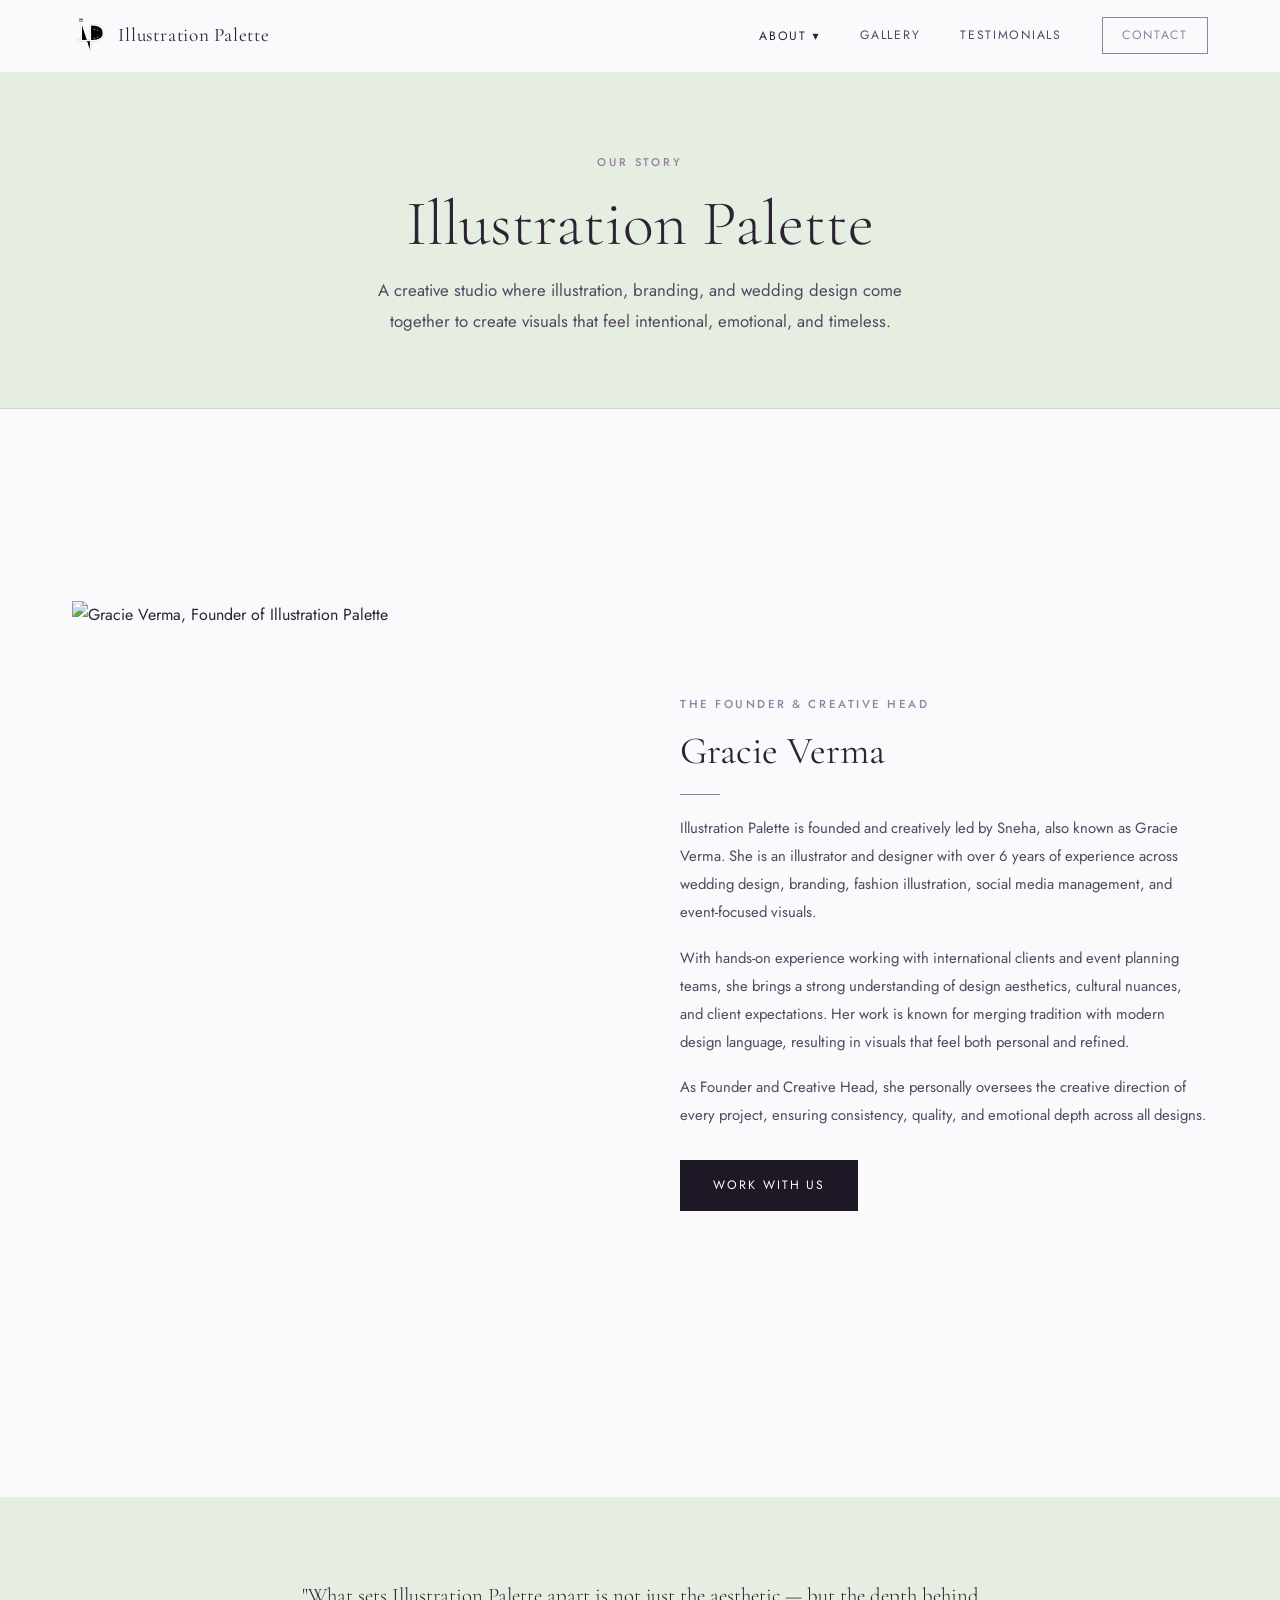
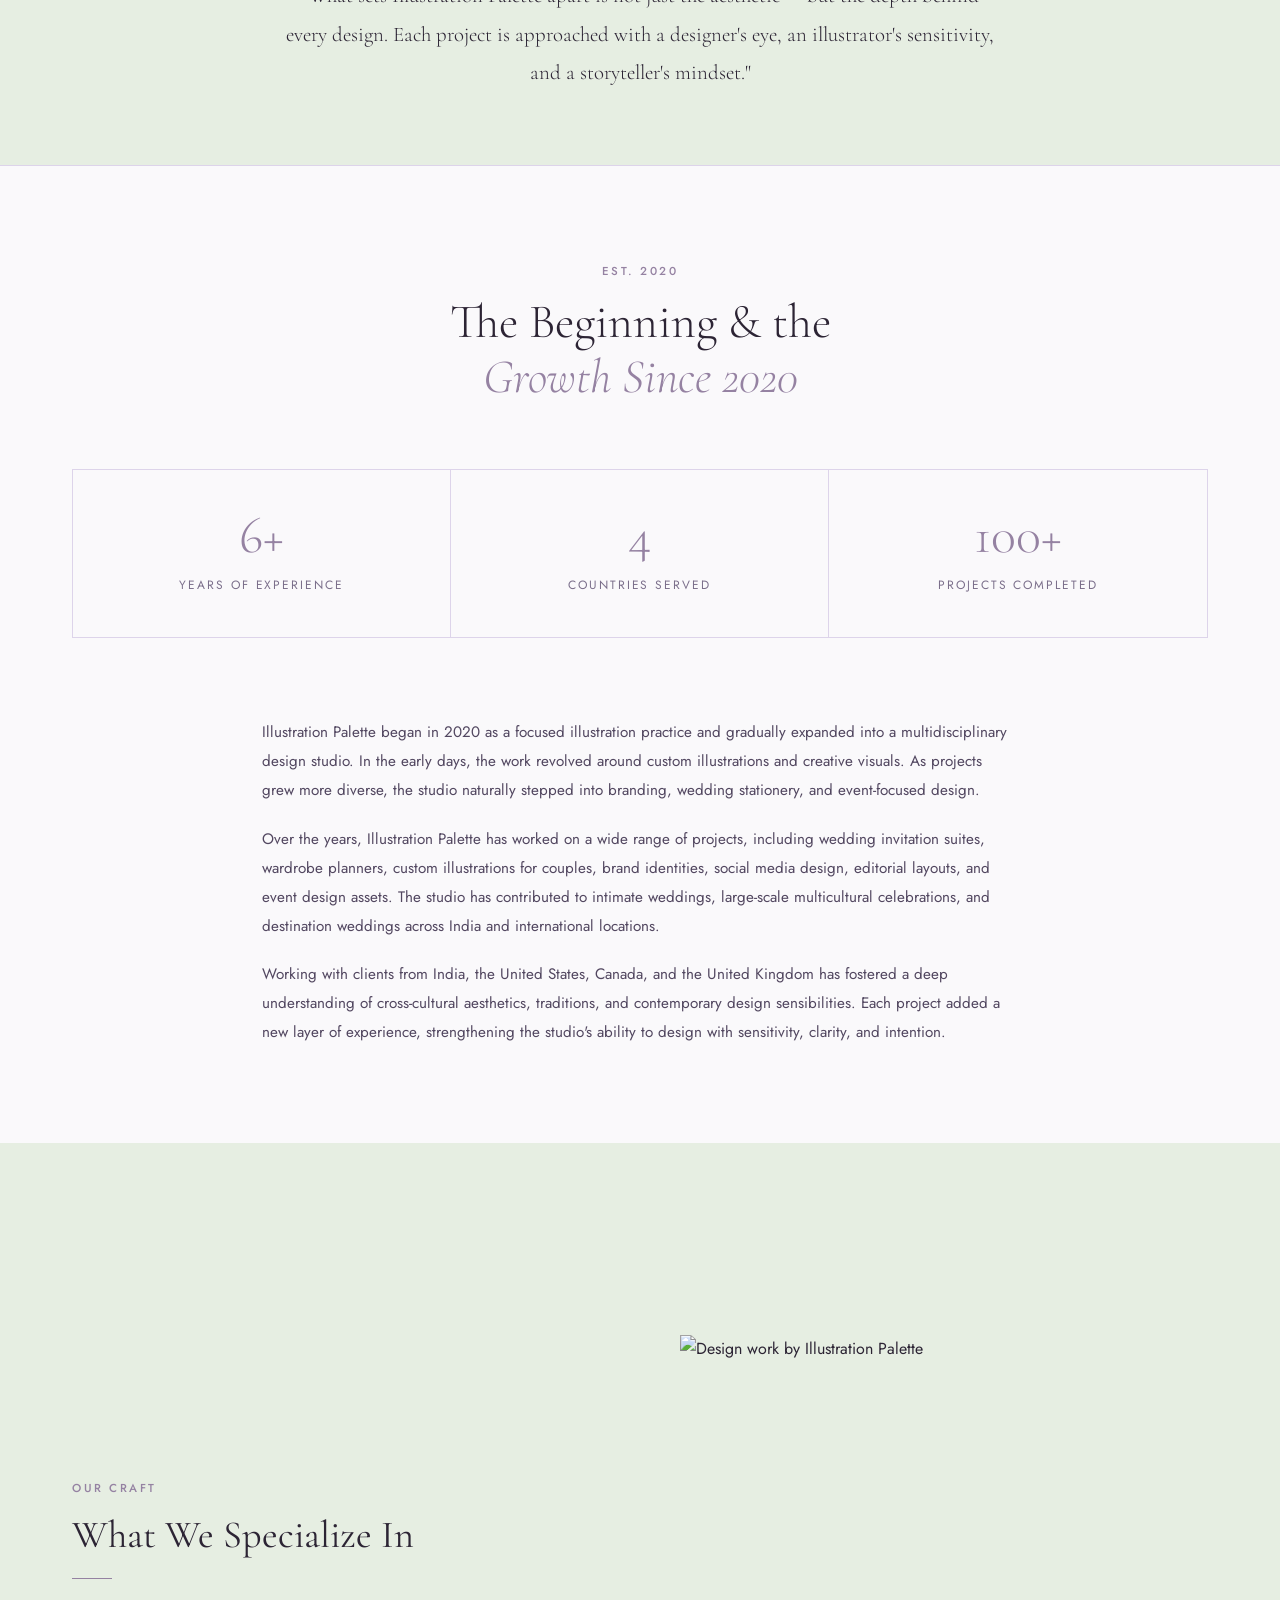
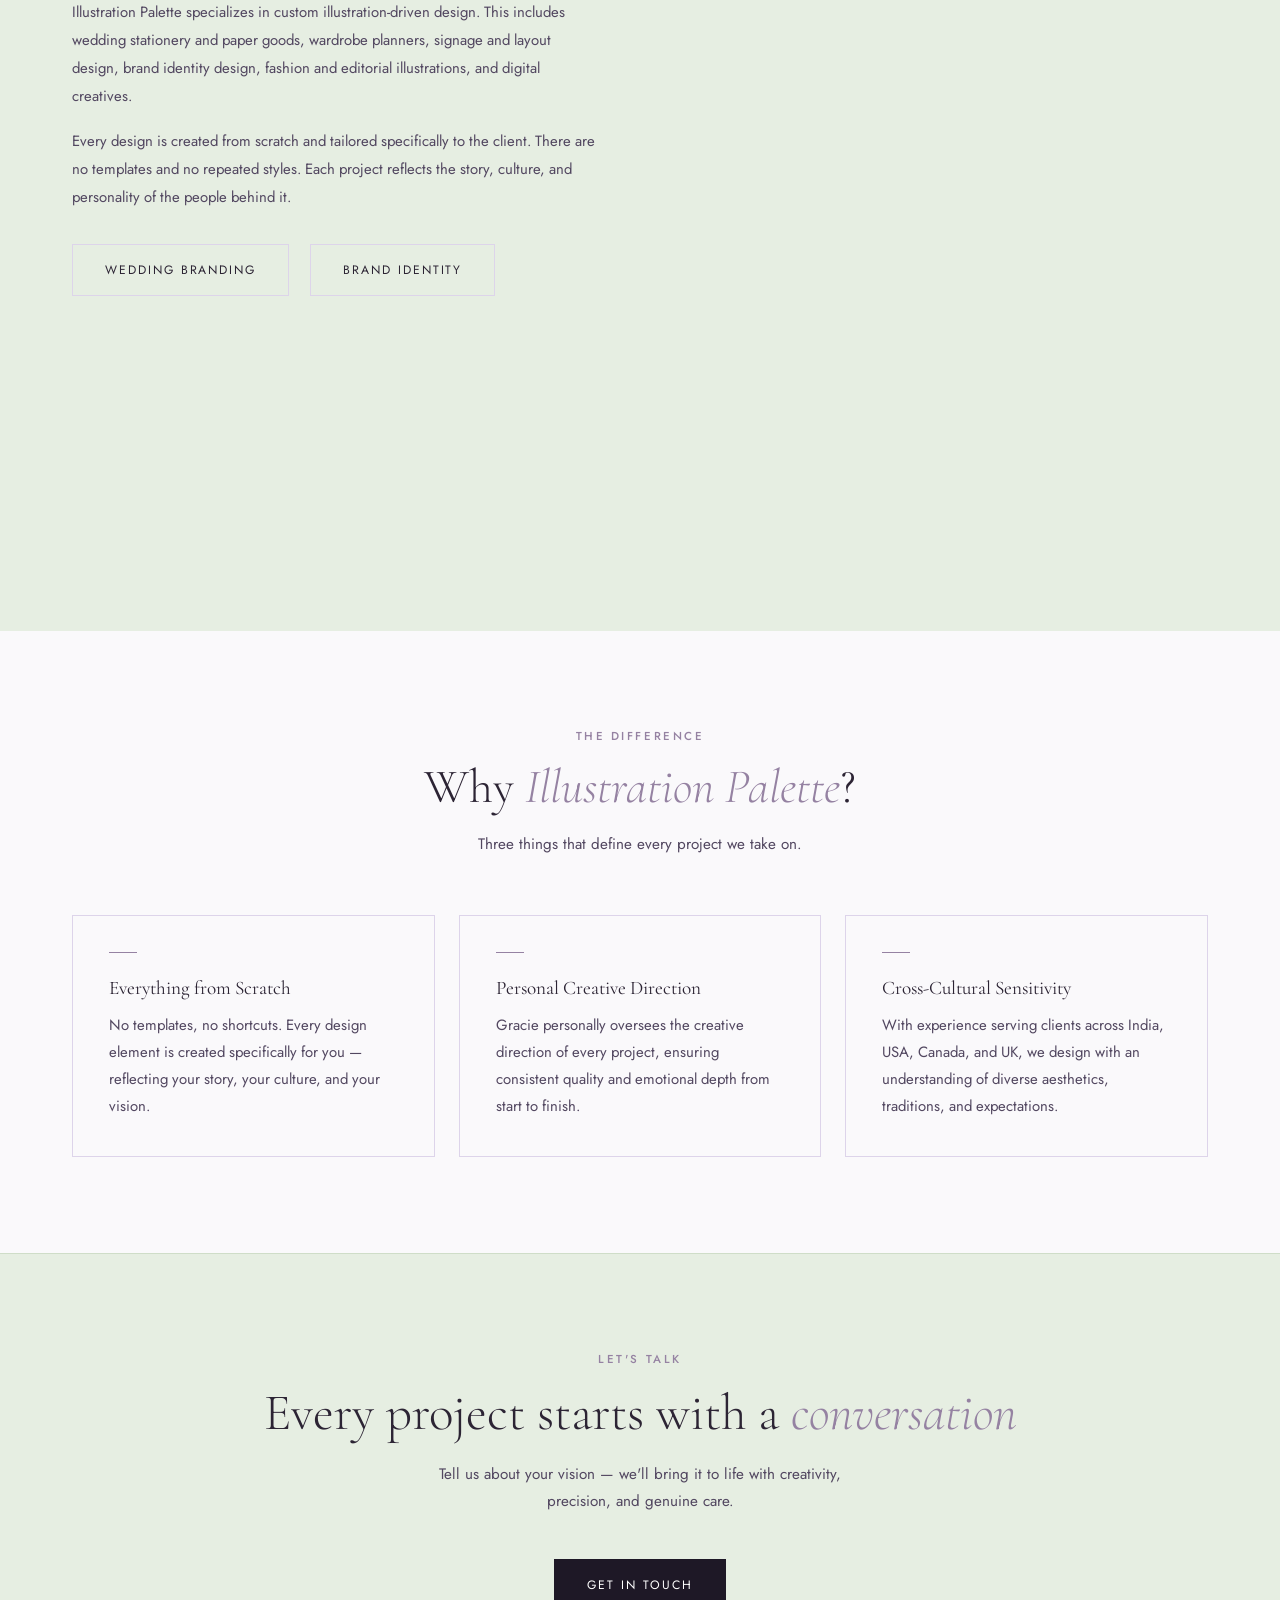
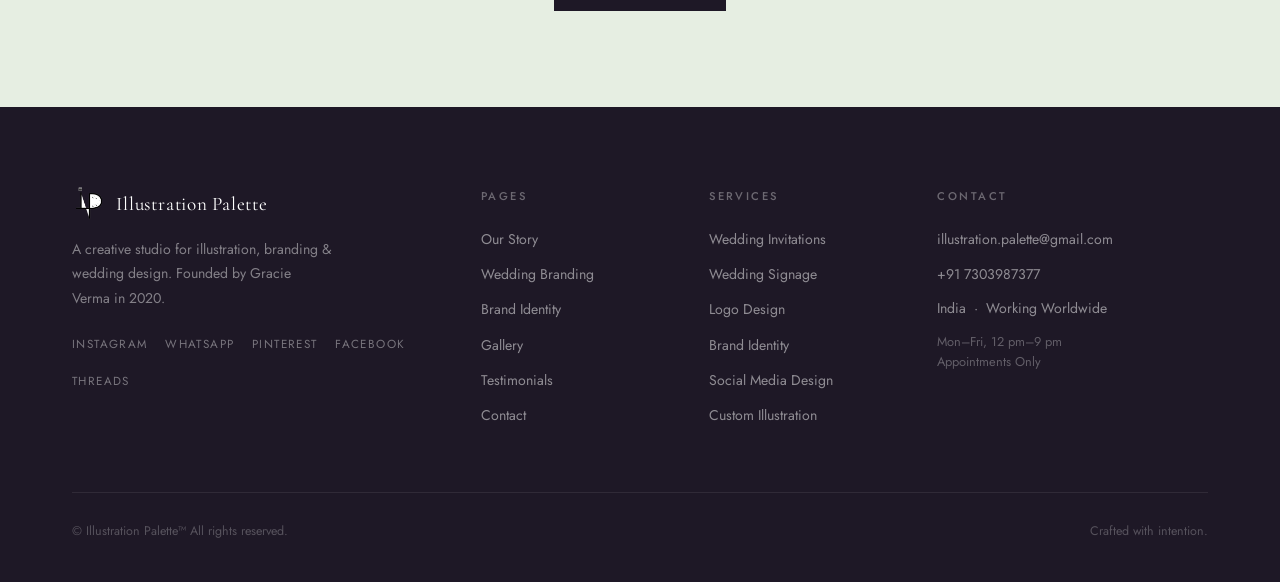
==== about.html @ edf14e71 "Initial commit — Illustration Palette static site 7-page static site (HTML/CSS/JS) for Illustration " ====
﻿<!DOCTYPE html>
<html lang="en">
<head>
  <meta charset="UTF-8">
  <meta name="viewport" content="width=device-width, initial-scale=1.0">
  <title>Our Story — Illustration Palette</title>
  <meta name="description" content="Learn about Illustration Palette, a creative studio founded by Gracie Verma in 2020, specializing in illustration-driven design for brands and weddings.">
  <link rel="icon" href="https://i0.wp.com/illustrationpalette.com/wp-content/uploads/2025/12/cropped-illustration-palette-packages-1-1.png?fit=32%2C32&ssl=1">
  <link rel="preconnect" href="https://fonts.googleapis.com">
  <link rel="preconnect" href="https://fonts.gstatic.com" crossorigin>
  <link href="https://fonts.googleapis.com/css2?family=Cormorant+Garamond:ital,wght@0,300;0,400;0,500;0,600;1,300;1,400&family=Jost:wght@300;400;500;600&display=swap" rel="stylesheet">
  <link rel="stylesheet" href="css/style.css">
</head>
<body>

  <!-- NAV -->
  <header class="nav" id="nav">
    <div class="nav__inner">
      <a href="index.html" class="nav__logo"><img src="media/Home%20Page/logo%20png.png" alt="Illustration Palette" class="nav__logo-img"><span>Illustration Palette</span></a>
      <nav class="nav__links" aria-label="Main navigation">
        <div class="nav__item">
          <a href="about.html" class="nav__link active">About &#9662;</a>
          <div class="nav__dropdown-menu">
            <a href="about.html">Our Story</a>
            <a href="wedding-branding.html">Wedding Branding</a>
            <a href="brand-identity.html">Brand Identity</a>
          </div>
        </div>
        <a href="gallery.html" class="nav__link nav__item">Gallery</a>
        <a href="testimonials.html" class="nav__link nav__item">Testimonials</a>
        <a href="contact.html" class="nav__link nav__link--cta nav__item">Contact</a>
      </nav>
      <button class="nav__hamburger" id="hamburger" aria-label="Toggle menu">
        <span></span><span></span><span></span>
      </button>
    </div>
  </header>

  <nav class="nav__mobile" id="mobileNav" aria-label="Mobile navigation">
    <div class="nav__mobile-item">
      <a href="about.html" class="nav__mobile-link">About</a>
      <div class="nav__mobile-sub">
        <a href="about.html">Our Story</a>
        <a href="wedding-branding.html">Wedding Branding</a>
        <a href="brand-identity.html">Brand Identity</a>
      </div>
    </div>
    <div class="nav__mobile-item"><a href="gallery.html" class="nav__mobile-link">Gallery</a></div>
    <div class="nav__mobile-item"><a href="testimonials.html" class="nav__mobile-link">Testimonials</a></div>
    <div class="nav__mobile-item"><a href="contact.html" class="nav__mobile-link">Contact</a></div>
  </nav>

  <!-- PAGE HERO -->
  <div class="page-hero">
    <p class="page-hero__label">Our Story</p>
    <h1 class="page-hero__title">Illustration Palette</h1>
    <p class="page-hero__sub">A creative studio where illustration, branding, and wedding design come together to create visuals that feel intentional, emotional, and timeless.</p>
  </div>

  <!-- STUDIO INTRO -->
  <section class="section">
    <div class="container">
      <div class="about-split fade-in">
        <div class="about-split__img">
          <img src="https://illustrationpalette.com/wp-content/uploads/2026/01/1200x1800-683x1024.jpg"
               alt="Gracie Verma, Founder of Illustration Palette" loading="lazy">
        </div>
        <div class="about-split__content">
          <span class="label">The Founder &amp; Creative Head</span>
          <h2 class="about-split__title">Gracie Verma</h2>
          <div class="divider divider--left"></div>
          <p class="about-split__text">Illustration Palette is founded and creatively led by Sneha, also known as Gracie Verma. She is an illustrator and designer with over 6 years of experience across wedding design, branding, fashion illustration, social media management, and event-focused visuals.</p>
          <p class="about-split__text">With hands-on experience working with international clients and event planning teams, she brings a strong understanding of design aesthetics, cultural nuances, and client expectations. Her work is known for merging tradition with modern design language, resulting in visuals that feel both personal and refined.</p>
          <p class="about-split__text">As Founder and Creative Head, she personally oversees the creative direction of every project, ensuring consistency, quality, and emotional depth across all designs.</p>
          <a href="contact.html" class="btn btn--primary" style="margin-top:0.75rem">Work With Us</a>
        </div>
      </div>
    </div>
  </section>

  <!-- STUDIO MISSION -->
  <div class="intro-band section--blush">
    <div class="container">
      <p class="intro-band__text">"What sets Illustration Palette apart is not just the aesthetic — but the depth behind every design. Each project is approached with a designer's eye, an illustrator's sensitivity, and a storyteller's mindset."</p>
    </div>
  </div>

  <!-- GROWTH SECTION -->
  <section class="section">
    <div class="container">
      <div class="section-header section-header--center fade-in">
        <span class="label">Est. 2020</span>
        <h2 class="section-header__title">The Beginning &amp; the<br><em>Growth Since 2020</em></h2>
      </div>

      <div class="stats fade-in">
        <div class="stat">
          <span class="stat__num">6+</span>
          <span class="stat__label">Years of Experience</span>
        </div>
        <div class="stat">
          <span class="stat__num">4</span>
          <span class="stat__label">Countries Served</span>
        </div>
        <div class="stat">
          <span class="stat__num">100+</span>
          <span class="stat__label">Projects Completed</span>
        </div>
      </div>

      <div class="container--narrow fade-in" style="padding-top:1rem">
        <p style="font-size:0.95rem; color:var(--text-mid); line-height:1.9; margin-bottom:1.25rem">Illustration Palette began in 2020 as a focused illustration practice and gradually expanded into a multidisciplinary design studio. In the early days, the work revolved around custom illustrations and creative visuals. As projects grew more diverse, the studio naturally stepped into branding, wedding stationery, and event-focused design.</p>
        <p style="font-size:0.95rem; color:var(--text-mid); line-height:1.9; margin-bottom:1.25rem">Over the years, Illustration Palette has worked on a wide range of projects, including wedding invitation suites, wardrobe planners, custom illustrations for couples, brand identities, social media design, editorial layouts, and event design assets. The studio has contributed to intimate weddings, large-scale multicultural celebrations, and destination weddings across India and international locations.</p>
        <p style="font-size:0.95rem; color:var(--text-mid); line-height:1.9">Working with clients from India, the United States, Canada, and the United Kingdom has fostered a deep understanding of cross-cultural aesthetics, traditions, and contemporary design sensibilities. Each project added a new layer of experience, strengthening the studio's ability to design with sensitivity, clarity, and intention.</p>
      </div>
    </div>
  </section>

  <!-- SPECIALIZATIONS -->
  <section class="section section--blush">
    <div class="container">
      <div class="about-split about-split--reverse fade-in">
        <div class="about-split__img">
          <img src="https://illustrationpalette.com/wp-content/uploads/2026/01/1200x1800-2-1-683x1024.jpg"
               alt="Design work by Illustration Palette" loading="lazy">
        </div>
        <div class="about-split__content">
          <span class="label">Our Craft</span>
          <h2 class="about-split__title">What We Specialize In</h2>
          <div class="divider divider--left"></div>
          <p class="about-split__text">Illustration Palette specializes in custom illustration-driven design. This includes wedding stationery and paper goods, wardrobe planners, signage and layout design, brand identity design, fashion and editorial illustrations, and digital creatives.</p>
          <p class="about-split__text">Every design is created from scratch and tailored specifically to the client. There are no templates and no repeated styles. Each project reflects the story, culture, and personality of the people behind it.</p>

          <div style="margin-top:2rem">
            <a href="wedding-branding.html" class="btn btn--outline" style="margin-right:1rem">Wedding Branding</a>
            <a href="brand-identity.html" class="btn btn--outline">Brand Identity</a>
          </div>
        </div>
      </div>
    </div>
  </section>

  <!-- WHY US -->
  <section class="section">
    <div class="container">
      <div class="section-header section-header--center fade-in">
        <span class="label">The Difference</span>
        <h2 class="section-header__title">Why <em>Illustration Palette</em>?</h2>
        <p class="section-header__sub">Three things that define every project we take on.</p>
      </div>
      <div class="services-list fade-in">
        <div class="service-item">
          <div class="service-item__bar"></div>
          <h3 class="service-item__title">Everything from Scratch</h3>
          <p class="service-item__desc">No templates, no shortcuts. Every design element is created specifically for you — reflecting your story, your culture, and your vision.</p>
        </div>
        <div class="service-item">
          <div class="service-item__bar"></div>
          <h3 class="service-item__title">Personal Creative Direction</h3>
          <p class="service-item__desc">Gracie personally oversees the creative direction of every project, ensuring consistent quality and emotional depth from start to finish.</p>
        </div>
        <div class="service-item">
          <div class="service-item__bar"></div>
          <h3 class="service-item__title">Cross-Cultural Sensitivity</h3>
          <p class="service-item__desc">With experience serving clients across India, USA, Canada, and UK, we design with an understanding of diverse aesthetics, traditions, and expectations.</p>
        </div>
      </div>
    </div>
  </section>

  <!-- CTA -->
  <section class="cta-section">
    <span class="label">Let's Talk</span>
    <h2 class="cta-section__title">Every project starts with a <em>conversation</em></h2>
    <p class="cta-section__sub">Tell us about your vision — we'll bring it to life with creativity, precision, and genuine care.</p>
    <a href="contact.html" class="btn btn--primary">Get in Touch</a>
  </section>

  <!-- FOOTER -->
  <footer class="footer">
    <div class="container">
      <div class="footer__grid">
        <div>
          <div class="footer__logo"><img src="media/Home%20Page/logo%20png.png" alt="" class="footer__logo-img">Illustration Palette</div>
          <p class="footer__tagline">A creative studio for illustration, branding &amp; wedding design. Founded by Gracie Verma in 2020.</p>
          <div class="footer__social">
            <a href="https://instagram.com/illustrationpalette_" class="footer__social-link" target="_blank" rel="noopener">Instagram</a>
            <a href="https://wa.me/917303987377" class="footer__social-link" target="_blank" rel="noopener">WhatsApp</a>
            <a href="https://pinterest.com/IllustrationPalette_" class="footer__social-link" target="_blank" rel="noopener">Pinterest</a>
            <a href="#" class="footer__social-link">Facebook</a>
            <a href="#" class="footer__social-link">Threads</a>
          </div>
        </div>
        <div>
          <div class="footer__heading">Pages</div>
          <div class="footer__links">
            <a href="about.html" class="footer__link">Our Story</a>
            <a href="wedding-branding.html" class="footer__link">Wedding Branding</a>
            <a href="brand-identity.html" class="footer__link">Brand Identity</a>
            <a href="gallery.html" class="footer__link">Gallery</a>
            <a href="testimonials.html" class="footer__link">Testimonials</a>
            <a href="contact.html" class="footer__link">Contact</a>
          </div>
        </div>
        <div>
          <div class="footer__heading">Services</div>
          <div class="footer__links">
            <a href="wedding-branding.html" class="footer__link">Wedding Invitations</a>
            <a href="wedding-branding.html" class="footer__link">Wedding Signage</a>
            <a href="brand-identity.html" class="footer__link">Logo Design</a>
            <a href="brand-identity.html" class="footer__link">Brand Identity</a>
            <a href="brand-identity.html" class="footer__link">Social Media Design</a>
            <a href="brand-identity.html" class="footer__link">Custom Illustration</a>
          </div>
        </div>
        <div>
          <div class="footer__heading">Contact</div>
          <div class="footer__contact-item">illustration.palette@gmail.com</div>
          <div class="footer__contact-item">+91 7303987377</div>
          <div class="footer__contact-item">India &nbsp;·&nbsp; Working Worldwide</div>
          <div class="footer__contact-item" style="font-size:0.8rem;color:rgba(255,255,255,0.3);margin-top:0.5rem">Mon–Fri, 12 pm–9 pm<br>Appointments Only</div>
        </div>
      </div>
      <div class="footer__bottom">
        <span>© Illustration Palette™ All rights reserved.</span>
        <span>Crafted with intention.</span>
      </div>
    </div>
  </footer>

  <script src="js/main.js"></script>
</body>
</html>
---- css/style.css ----
@import url('https://fonts.googleapis.com/css2?family=Cormorant+Garamond:ital,wght@0,300;0,400;0,500;0,600;1,300;1,400&family=Jost:wght@300;400;500;600&display=swap');

/* ─── RESET ─── */
*, *::before, *::after { box-sizing: border-box; margin: 0; padding: 0; }
html { scroll-behavior: smooth; font-size: 16px; }
img { max-width: 100%; height: auto; display: block; }
a { text-decoration: none; color: inherit; }
button { cursor: pointer; border: none; background: none; font-family: inherit; }
ul, ol { list-style: none; }
input, select, textarea, button { font-family: inherit; }

/* ─── VARIABLES ─── */
:root {
  --cream:      #FAF9FB;           /* near-white with a whisper of purple  */
  --white:      #ffffff;
  --dark:       #1E1826;           /* deep purple-dark for dark sections   */
  --text:       #2C2434;           /* warm dark purple for body text       */
  --text-mid:   #524760;           /* muted purple-grey for secondary text */
  --text-light: #7A6E8A;           /* soft purple for captions / metadata  */
  --gold:       #9582A2;           /* PRIMARY ACCENT — muted mauve purple  */
  --gold-light: #B4A5C3;           /* lighter mauve for hovers / gradients */
  --blush:      #E6EEE2;           /* light sage green for section bgs     */
  --blush-deep: #CFDDC8;           /* deeper sage for borders / dividers   */
  --sage:       #B1C5A4;           /* SECONDARY ACCENT — sage green        */
  --border:     #DDD4EA;           /* lavender-tinted border               */
  --serif:      'Cormorant Garamond', Georgia, serif;
  --sans:       'Jost', system-ui, -apple-system, sans-serif;
  --max:        1200px;
  --nav-h:      72px;
  --ease:       cubic-bezier(0.4, 0, 0.2, 1);
}

/* ─── BASE ─── */
body {
  font-family: var(--sans);
  background-color: var(--cream);
  color: var(--text);
  line-height: 1.7;
  font-size: 1rem;
  font-weight: 400;
  overflow-x: hidden;
}
h1, h2, h3, h4, h5 {
  font-family: var(--serif);
  font-weight: 400;
  line-height: 1.2;
  color: var(--text);
}
p { line-height: 1.85; }
strong { font-weight: 500; }

/* ─── UTILITIES ─── */
.container        { max-width: var(--max); margin: 0 auto; padding: 0 2rem; }
.container--narrow{ max-width: 820px; margin: 0 auto; padding: 0 2rem; }
.text-center      { text-align: center; }

.label {
  font-size: 0.72rem;
  letter-spacing: 0.22em;
  text-transform: uppercase;
  font-weight: 500;
  color: var(--gold);
  display: block;
  margin-bottom: 0.85rem;
  font-family: var(--sans);
}

.section    { padding: 6rem 0; }
.section--sm{ padding: 3.5rem 0; }
.section--dark  { background: var(--dark); color: rgba(255,255,255,0.78); }
.section--dark h1,
.section--dark h2,
.section--dark h3 { color: #fff; }
.section--blush { background: var(--blush); }

.divider {
  width: 40px; height: 1px;
  background: var(--gold);
  margin: 1.25rem auto;
}
.divider--left { margin-left: 0; }

/* ─── FADE-IN ANIMATION ─── */
.fade-in {
  opacity: 0;
  transform: translateY(28px);
  transition: opacity 0.75s var(--ease), transform 0.75s var(--ease);
}
.fade-in.visible { opacity: 1; transform: translateY(0); }

/* ─── BUTTONS ─── */
.btn {
  display: inline-flex;
  align-items: center;
  gap: 0.5rem;
  padding: 0.9rem 2rem;
  font-size: 0.76rem;
  letter-spacing: 0.16em;
  text-transform: uppercase;
  font-weight: 400;
  transition: all 0.25s var(--ease);
  cursor: pointer;
  font-family: var(--sans);
}
.btn--primary {
  background: var(--dark);
  color: #fff;
  border: 1px solid var(--dark);
}
.btn--primary:hover { background: var(--gold); border-color: var(--gold); }

.btn--outline {
  background: transparent;
  color: var(--text);
  border: 1px solid var(--border);
}
.btn--outline:hover { border-color: var(--text); }

.btn--gold {
  background: var(--gold);
  color: #fff;
  border: 1px solid var(--gold);
}
.btn--gold:hover { background: transparent; color: var(--gold); }

.btn--ghost {
  background: transparent;
  color: rgba(255,255,255,0.8);
  border: 1px solid rgba(255,255,255,0.3);
}
.btn--ghost:hover { border-color: #fff; color: #fff; }

.btn--cream {
  background: var(--cream);
  color: var(--dark);
  border: 1px solid var(--cream);
}
.btn--cream:hover { background: var(--sage); border-color: var(--sage); }

/* ─── NAVIGATION ─── */
.nav {
  position: fixed;
  top: 0; left: 0; right: 0;
  z-index: 999;
  height: var(--nav-h);
  display: flex;
  align-items: center;
  background: var(--cream);
  transition: box-shadow 0.4s;
  border-bottom: 1px solid transparent;
}
.nav.scrolled {
  box-shadow: 0 2px 32px rgba(0,0,0,0.07);
  border-bottom-color: var(--border);
}
.nav__inner {
  display: flex;
  align-items: center;
  justify-content: space-between;
  width: 100%;
  max-width: var(--max);
  margin: 0 auto;
  padding: 0 2rem;
}
.nav__logo {
  display: flex;
  align-items: center;
  gap: 0.65rem;
  color: var(--text);
}
.nav__logo-img {
  height: 36px;
  width: auto;
  flex-shrink: 0;
  display: block;
  mix-blend-mode: multiply; /* blends white bg into the cream nav */
}
.nav__logo span {
  font-family: var(--serif);
  font-size: 1.2rem;
  letter-spacing: 0.04em;
}
.nav__links {
  display: flex;
  align-items: center;
  gap: 2.5rem;
}
.nav__item { position: relative; }
.nav__link {
  font-size: 0.76rem;
  letter-spacing: 0.14em;
  text-transform: uppercase;
  font-weight: 400;
  color: var(--text-mid);
  transition: color 0.2s;
  padding: 0.25rem 0;
  display: inline-flex;
  align-items: center;
  gap: 0.3rem;
}
.nav__link:hover, .nav__link.active { color: var(--text); }
.nav__link--cta {
  color: var(--gold);
  border: 1px solid var(--gold);
  padding: 0.45rem 1.2rem;
}
.nav__link--cta:hover { background: var(--gold); color: #fff; }

.nav__dropdown-menu {
  position: absolute;
  top: 100%;
  left: 0;
  background: var(--cream);
  border: 1px solid var(--border);
  min-width: 200px;
  padding: 0.75rem 0 0.5rem;
  opacity: 0;
  pointer-events: none;
  transform: translateY(-6px);
  transition: opacity 0.25s, transform 0.25s;
  box-shadow: 0 10px 30px rgba(0,0,0,0.08);
}
.nav__item:hover .nav__dropdown-menu {
  opacity: 1;
  pointer-events: all;
  transform: translateY(0);
}
.nav__dropdown-menu a {
  display: block;
  padding: 0.6rem 1.4rem;
  font-size: 0.76rem;
  letter-spacing: 0.1em;
  text-transform: uppercase;
  color: var(--text-mid);
  transition: color 0.2s;
}
.nav__dropdown-menu a:hover { color: var(--gold); }

.nav__hamburger {
  display: none;
  flex-direction: column;
  justify-content: center;
  gap: 6px;
  width: 28px;
  height: 28px;
  cursor: pointer;
  background: none;
  border: none;
  padding: 0;
}
.nav__hamburger span {
  width: 100%;
  height: 1.5px;
  background: var(--text);
  transition: all 0.3s;
  transform-origin: center;
  display: block;
}
.nav__hamburger.open span:nth-child(1) { transform: translateY(7.5px) rotate(45deg); }
.nav__hamburger.open span:nth-child(2) { opacity: 0; transform: scaleX(0); }
.nav__hamburger.open span:nth-child(3) { transform: translateY(-7.5px) rotate(-45deg); }

.nav__mobile {
  display: none;
  position: fixed;
  top: var(--nav-h);
  left: 0; right: 0;
  background: var(--cream);
  border-bottom: 1px solid var(--border);
  padding: 1.5rem 2rem 2rem;
  z-index: 998;
  box-shadow: 0 8px 24px rgba(0,0,0,0.08);
}
.nav__mobile.open { display: block; }
.nav__mobile-item { margin-bottom: 1.1rem; }
.nav__mobile-link {
  font-size: 0.82rem;
  letter-spacing: 0.14em;
  text-transform: uppercase;
  color: var(--text-mid);
  display: block;
  padding: 0.2rem 0;
}
.nav__mobile-link:hover { color: var(--gold); }
.nav__mobile-sub { padding-left: 1rem; margin-top: 0.5rem; }
.nav__mobile-sub a {
  display: block;
  font-size: 0.76rem;
  letter-spacing: 0.1em;
  text-transform: uppercase;
  color: var(--text-light);
  padding: 0.3rem 0;
  transition: color 0.2s;
}
.nav__mobile-sub a:hover { color: var(--gold); }

/* ─── HERO SLIDER ─── */
.hero {
  position: relative;
  min-height: 100vh;
  display: flex;
  flex-direction: column;
  justify-content: center;
  align-items: center;
  text-align: center;
  overflow: hidden;
}

.slider {
  position: absolute;
  inset: 0;
  z-index: 0;
}
.slide {
  position: absolute;
  inset: 0;
  opacity: 0;
  transition: opacity 1.2s ease;
}
.slide.active { opacity: 1; }
.slide img {
  width: 100%;
  height: 100%;
  object-fit: cover;
  object-position: center;
  transform: scale(1.05);
  transition: transform 0.8s ease;
}
.slide.active img {
  transform: scale(1);
  transition: transform 8s ease;
}
.slider__overlay {
  position: absolute;
  inset: 0;
  background: rgba(20, 15, 28, 0.44);
  z-index: 1;
}

.slider__progress {
  position: absolute;
  bottom: 0; left: 0;
  height: 2px;
  width: 0%;
  background: var(--sage);
  z-index: 4;
}

.slider__dots {
  position: absolute;
  bottom: 2.25rem;
  left: 50%;
  transform: translateX(-50%);
  display: flex;
  gap: 8px;
  z-index: 4;
}
.slider__dot {
  width: 6px; height: 6px;
  border-radius: 50%;
  background: rgba(255,255,255,0.35);
  border: none; padding: 0;
  cursor: pointer;
  transition: all 0.3s;
}
.slider__dot.active { background: #fff; width: 24px; border-radius: 3px; }

.hero__content {
  position: relative;
  z-index: 2;
  padding: calc(var(--nav-h) + 3rem) 2rem 7rem;
  width: 100%;
  display: flex;
  flex-direction: column;
  align-items: center;
}
.hero__eyebrow {
  font-size: 0.7rem;
  letter-spacing: 0.28em;
  text-transform: uppercase;
  color: rgba(177,197,164,0.85);
  font-weight: 500;
  margin-bottom: 1.75rem;
  display: block;
}
.hero__title {
  font-size: clamp(3.5rem, 8vw, 7.5rem);
  font-family: var(--serif);
  font-weight: 300;
  line-height: 1.0;
  color: #fff;
  margin-bottom: 1.5rem;
  letter-spacing: -0.01em;
  text-shadow: 0 2px 32px rgba(20,15,28,0.5);
}
.hero__title em { font-style: italic; color: var(--sage); }
.hero__subtitle {
  font-size: 1.05rem;
  color: rgba(255,255,255,0.78);
  max-width: 480px;
  margin: 0 auto 2.75rem;
  font-weight: 400;
  line-height: 1.8;
}
.hero__ctas { display: flex; gap: 1rem; justify-content: center; flex-wrap: wrap; }

.hero__scroll {
  position: absolute;
  bottom: 4rem; right: 2.5rem;
  display: flex;
  flex-direction: column;
  align-items: center;
  gap: 0.6rem;
  font-size: 0.65rem;
  letter-spacing: 0.24em;
  text-transform: uppercase;
  color: rgba(255,255,255,0.38);
  z-index: 4;
  writing-mode: vertical-rl;
}
.hero__scroll-line {
  width: 1px; height: 44px;
  background: linear-gradient(to bottom, rgba(177,197,164,0.7), transparent);
  animation: scrollPulse 2.2s ease-in-out infinite;
}
@keyframes scrollPulse {
  0%   { opacity: 0; transform: scaleY(0); transform-origin: top; }
  40%  { opacity: 1; transform: scaleY(1); transform-origin: top; }
  100% { opacity: 0; transform: scaleY(1); transform-origin: bottom; }
}

@media (max-width: 768px) {
  .hero__scroll { display: none; }
}

/* ─── PAGE HERO (inner pages) ─── */
.page-hero {
  padding: calc(var(--nav-h) + 5rem) 2rem 4.5rem;
  text-align: center;
  background: var(--blush);
  position: relative;
}
.page-hero::after {
  content: '';
  position: absolute;
  bottom: 0; left: 0; right: 0;
  height: 1px;
  background: var(--blush-deep);
}
.page-hero__label {
  font-size: 0.7rem;
  letter-spacing: 0.26em;
  text-transform: uppercase;
  color: var(--gold);
  font-weight: 500;
  margin-bottom: 1rem;
}
.page-hero__title {
  font-size: clamp(2.5rem, 5vw, 4.5rem);
  font-family: var(--serif);
  font-weight: 300;
  color: var(--text);
  margin-bottom: 1rem;
  line-height: 1.1;
}
.page-hero__sub {
  font-size: 1.05rem;
  color: var(--text-mid);
  max-width: 540px;
  margin: 0 auto;
  font-weight: 400;
}

/* ─── INTRO BAND ─── */
.intro-band {
  padding: 5rem 0 4.5rem;
  border-bottom: 1px solid var(--border);
}
.intro-band__inner {
  display: flex;
  flex-direction: column;
  align-items: center;
  text-align: center;
}
.intro-band__text {
  font-family: var(--serif);
  font-size: clamp(1.05rem, 1.7vw, 1.3rem);
  font-weight: 300;
  text-align: center;
  color: var(--text);
  max-width: 720px;
  margin: 0 auto;
  line-height: 1.85;
}
.intro-band__cta { margin-top: 2.25rem; }

/* ─── BREAKER BANNER ─── */
.breaker-banner {
  width: 100%;
  aspect-ratio: 1918 / 600;
  background-image: url('../media/Home%20Page/1918x600-breaker-banner-1.png');
  background-size: cover;
  background-position: center;
  position: relative;
  overflow: hidden;
}
.breaker-banner__shield {
  position: absolute;
  inset: 0;
  z-index: 1;
  -webkit-user-drag: none;
  user-select: none;
  pointer-events: all;
}

/* ─── SECTION HEADER ─── */
.section-header { margin-bottom: 3.5rem; }
.section-header--center { text-align: center; }
.section-header__title {
  font-size: clamp(2rem, 4vw, 3rem);
  font-family: var(--serif);
  font-weight: 300;
  line-height: 1.15;
}
.section-header__title em { font-style: italic; color: var(--gold); }
.section-header__sub {
  margin-top: 1rem;
  color: var(--text-mid);
  font-size: 0.95rem;
  max-width: 540px;
  line-height: 1.8;
}
.section-header--center .section-header__sub { margin: 1rem auto 0; }

/* ─── SERVICES (homepage 2-panel) ─── */
.services { padding: 6rem 0; }
.services__grid {
  display: grid;
  grid-template-columns: 1fr 1fr;
  border: 1px solid var(--border);
}
.service-card {
  border-right: 1px solid var(--border);
  position: relative;
  overflow: hidden;
  transition: background 0.4s;
  display: flex;
  flex-direction: column;
}
.service-card:last-child { border-right: none; }
.service-card::after {
  content: '';
  position: absolute;
  bottom: 0; left: 0;
  width: 0; height: 2px;
  background: var(--gold);
  transition: width 0.45s var(--ease);
}
.service-card:hover::after { width: 100%; }
.service-card:hover { background: var(--blush); }

.service-card__img {
  width: 100%;
  aspect-ratio: 4 / 3;
  overflow: hidden;
  flex-shrink: 0;
}
.service-card__img img {
  width: 100%;
  height: 100%;
  object-fit: cover;
  object-position: center;
  display: block;
  transition: transform 0.6s var(--ease);
}
.service-card:hover .service-card__img img { transform: scale(1.04); }

.service-card__body { padding: 3rem 3.5rem 3.5rem; }

.service-card__num {
  font-family: var(--serif);
  font-size: 4.5rem;
  color: var(--blush-deep);
  line-height: 1;
  margin-bottom: 1.5rem;
  font-style: italic;
}
.service-card__title {
  font-size: 1.55rem;
  font-family: var(--serif);
  margin-bottom: 1rem;
}
.service-card__desc {
  font-size: 0.91rem;
  color: var(--text-mid);
  margin-bottom: 2rem;
  line-height: 1.85;
}
.service-card__link {
  font-size: 0.73rem;
  letter-spacing: 0.2em;
  text-transform: uppercase;
  color: var(--gold);
  display: inline-flex;
  align-items: center;
  gap: 0.6rem;
  font-weight: 500;
  transition: gap 0.2s;
}
.service-card__link::after { content: '→'; }
.service-card:hover .service-card__link { gap: 1rem; }

/* ─── FEATURED PROJECT ─── */
.featured { background: var(--blush); overflow: hidden; }
.featured__inner {
  display: grid;
  grid-template-columns: 1fr 1fr;
  gap: 0;
  align-items: stretch;
  max-width: var(--max);
  margin: 0 auto;
}
.featured__text {
  padding: 4rem 4rem 4rem 2rem;
  display: flex;
  flex-direction: column;
  justify-content: center;
}
.featured__label {
  font-size: 0.7rem;
  letter-spacing: 0.22em;
  text-transform: uppercase;
  color: var(--gold);
  font-weight: 500;
  display: block;
  margin-bottom: 1rem;
}
.featured__title {
  font-size: clamp(1.9rem, 3.5vw, 2.9rem);
  font-family: var(--serif);
  color: var(--text);
  font-weight: 300;
  margin-bottom: 1.25rem;
  line-height: 1.2;
}
.featured__desc {
  font-size: 0.93rem;
  line-height: 1.88;
  margin-bottom: 2rem;
  color: var(--text-mid);
}
.featured__press {
  display: inline-flex;
  align-items: center;
  gap: 0.8rem;
  font-size: 0.73rem;
  letter-spacing: 0.18em;
  text-transform: uppercase;
  color: var(--text-light);
}
.featured__press::before {
  content: '';
  width: 28px;
  height: 1px;
  background: var(--gold);
}
.featured__img {
  overflow: hidden;
  min-height: 420px;
}
.featured__img img {
  width: 100%;
  height: 100%;
  object-fit: cover;
  object-position: center;
  transition: transform 0.7s var(--ease);
}
.featured__img:hover img { transform: scale(1.04); }

/* ─── PRESS LOGO CAROUSEL ─── */
.press {
  padding: 3.5rem 0;
  border-top: 1px solid var(--border);
  border-bottom: 1px solid var(--border);
}
.press__label {
  font-size: 0.7rem;
  letter-spacing: 0.24em;
  text-transform: uppercase;
  color: var(--text-light);
  text-align: center;
  margin-bottom: 2rem;
}
.press__carousel {
  position: relative;
  height: 180px;
  overflow: hidden;
  user-select: none;
}
.press__item {
  position: absolute;
  top: 50%;
  left: 50%;
  transform: translateX(-50%) translateY(-50%) scale(0.4);
  opacity: 0;
  transition: transform 0.5s cubic-bezier(0.4, 0, 0.2, 1),
              opacity   0.5s cubic-bezier(0.4, 0, 0.2, 1);
  pointer-events: none;
}
.press__item img {
  height: 130px;
  width: auto;
  max-width: 220px;
  object-fit: contain;
  display: block;
  mix-blend-mode: multiply;
  -webkit-user-drag: none;
}
/* Centre — full size, full opacity */
.press__item.is--c {
  transform: translateX(-50%) translateY(-50%) scale(1);
  opacity: 1;
  pointer-events: auto;
}
/* ±1 — slightly smaller, dimmed */
.press__item.is--p1 {
  transform: translateX(calc(-50% - 340px)) translateY(-50%) scale(0.72);
  opacity: 0.32;
}
.press__item.is--n1 {
  transform: translateX(calc(-50% + 340px)) translateY(-50%) scale(0.72);
  opacity: 0.32;
}
/* ±2 — further, more dimmed */
.press__item.is--p2 {
  transform: translateX(calc(-50% - 580px)) translateY(-50%) scale(0.5);
  opacity: 0.13;
}
.press__item.is--n2 {
  transform: translateX(calc(-50% + 580px)) translateY(-50%) scale(0.5);
  opacity: 0.13;
}

@media (max-width: 768px) {
  .press__carousel { height: 130px; }
  .press__item img { height: 90px; max-width: 200px; }
  .press__item.is--p2,
  .press__item.is--n2 { opacity: 0; }
  .press__item.is--p1 { transform: translateX(calc(-50% - 220px)) translateY(-50%) scale(0.68); }
  .press__item.is--n1 { transform: translateX(calc(-50% + 220px)) translateY(-50%) scale(0.68); }
}

/* ─── TESTIMONIALS ─── */
.testimonials__grid {
  display: grid;
  grid-template-columns: repeat(3, 1fr);
  gap: 1.5rem;
  margin-top: 3.5rem;
}
.testimonial-card {
  background: var(--white);
  border: 1px solid var(--border);
  padding: 2.5rem 2.25rem;
  position: relative;
  transition: box-shadow 0.3s;
}
.testimonial-card:hover { box-shadow: 0 8px 30px rgba(0,0,0,0.06); }
.testimonial-card__quote {
  font-family: var(--serif);
  font-size: 5rem;
  color: var(--blush);
  line-height: 0.7;
  margin-bottom: 1rem;
  display: block;
}
.testimonial-card__text {
  font-size: 0.91rem;
  line-height: 1.85;
  color: var(--text-mid);
  margin-bottom: 1.75rem;
}
.testimonial-card__author {
  font-family: var(--serif);
  font-size: 1.05rem;
  color: var(--text);
}
.testimonial-card__role {
  font-size: 0.72rem;
  letter-spacing: 0.12em;
  text-transform: uppercase;
  color: var(--text-light);
  margin-top: 0.25rem;
}
.stars {
  display: flex;
  gap: 2px;
  margin-bottom: 1rem;
  color: var(--gold);
  font-size: 0.85rem;
}

/* ─── CTA SECTION ─── */
.cta-section {
  padding: 6rem 2rem;
  text-align: center;
  background: var(--blush);
  border-top: 1px solid var(--blush-deep);
}
.cta-section__title {
  font-size: clamp(2rem, 4vw, 3.25rem);
  font-family: var(--serif);
  font-weight: 300;
  margin-bottom: 1rem;
}
.cta-section__title em { font-style: italic; color: var(--gold); }
.cta-section__sub {
  font-size: 0.95rem;
  color: var(--text-mid);
  max-width: 440px;
  margin: 0 auto 2.75rem;
  line-height: 1.8;
}

/* ─── ABOUT SPLITS ─── */
.about-split {
  display: grid;
  grid-template-columns: 1fr 1fr;
  gap: 5rem;
  align-items: center;
  padding: 6rem 0;
}
.about-split + .about-split { padding-top: 0; }
.about-split--reverse .about-split__img { order: 2; }
.about-split--reverse .about-split__content { order: 1; }
.about-split__img { overflow: hidden; }
.about-split__img img {
  width: 100%;
  aspect-ratio: 3/4;
  object-fit: cover;
  transition: transform 0.7s var(--ease);
}
.about-split__img:hover img { transform: scale(1.03); }
.about-split__title {
  font-size: clamp(1.75rem, 3vw, 2.5rem);
  font-family: var(--serif);
  margin-bottom: 1.25rem;
  line-height: 1.2;
}
.about-split__text {
  font-size: 0.93rem;
  color: var(--text-mid);
  line-height: 1.88;
  margin-bottom: 1.1rem;
}

/* ─── STATS ─── */
.stats {
  display: grid;
  grid-template-columns: repeat(3, 1fr);
  border: 1px solid var(--border);
  margin: 4rem 0;
}
.stat {
  padding: 2.5rem;
  border-right: 1px solid var(--border);
  text-align: center;
}
.stat:last-child { border-right: none; }
.stat__num {
  font-family: var(--serif);
  font-size: 3.25rem;
  font-weight: 300;
  color: var(--gold);
  line-height: 1;
  display: block;
  margin-bottom: 0.5rem;
}
.stat__label {
  font-size: 0.75rem;
  letter-spacing: 0.16em;
  text-transform: uppercase;
  color: var(--text-light);
}

/* ─── TTT MARKS (X and O) ─── */
.ttt-cell__mark--x,
.ttt-cell__mark--o {
  position: absolute;
  inset: 0;
  width: 100%; height: 100%;
  pointer-events: none;
  opacity: 0;
  transition: opacity 0.15s;
}
.ttt-cell.marked-x .ttt-cell__mark--x { opacity: 1; }
.ttt-cell.marked-o .ttt-cell__mark--o { opacity: 1; }
.ttt-cell.marked-x,
.ttt-cell.marked-o { cursor: default; }
.ttt-cell.marked-x:hover,
.ttt-cell.marked-o:hover { background: transparent; }

/* X lines */
.ttt-mark__line {
  stroke: var(--gold);
  stroke-width: 2px;
  stroke-linecap: round;
  fill: none;
  stroke-dasharray: 71;
  stroke-dashoffset: 71;
}
.ttt-cell.marked-x .ttt-mark__line--1 {
  animation: tttDraw 0.32s cubic-bezier(0.4,0,0.2,1) forwards;
}
.ttt-cell.marked-x .ttt-mark__line--2 {
  animation: tttDraw 0.32s cubic-bezier(0.4,0,0.2,1) 0.24s forwards;
}

/* O circle */
.ttt-mark__circle {
  stroke: var(--sage);
  stroke-width: 2px;
  stroke-linecap: round;
  fill: none;
  stroke-dasharray: 164;
  stroke-dashoffset: 164;
}
.ttt-cell.marked-o .ttt-mark__circle {
  animation: tttDraw 0.45s cubic-bezier(0.4,0,0.2,1) forwards;
}

@keyframes tttDraw { to { stroke-dashoffset: 0; } }

/* Win strike overlay */
.ttt-overlay {
  position: absolute;
  inset: 0;
  width: 100%; height: 100%;
  pointer-events: none;
  z-index: 10;
  opacity: 0;
  transition: opacity 0.2s;
}
.ttt-overlay.visible { opacity: 1; }
.ttt-strike {
  stroke-width: 3px;
  stroke-linecap: round;
  fill: none;
}

/* ─── TTT MODAL ─── */
.ttt-modal {
  position: fixed;
  inset: 0;
  z-index: 1000;
  display: flex;
  align-items: center;
  justify-content: center;
  pointer-events: none;
  opacity: 0;
  transition: opacity 0.3s var(--ease);
}
.ttt-modal.open {
  opacity: 1;
  pointer-events: all;
}
.ttt-modal__backdrop {
  position: absolute;
  inset: 0;
  background: rgba(30,24,38,0.62);
  backdrop-filter: blur(5px);
  -webkit-backdrop-filter: blur(5px);
}
.ttt-modal__card {
  position: relative;
  background: var(--cream);
  max-width: 520px;
  width: calc(100% - 3rem);
  padding: 3.5rem 3rem 3rem;
  border-left: 3px solid var(--gold);
  transform: translateY(20px) scale(0.97);
  transition: transform 0.35s var(--ease);
}
.ttt-modal.open .ttt-modal__card { transform: translateY(0) scale(1); }
.ttt-modal__close {
  position: absolute;
  top: 1.25rem; right: 1.25rem;
  font-size: 1.5rem;
  color: var(--text-light);
  line-height: 1;
  transition: color 0.2s;
}
.ttt-modal__close:hover { color: var(--gold); }
.ttt-modal__num {
  font-family: var(--serif);
  font-size: 0.75rem;
  letter-spacing: 0.14em;
  color: var(--gold);
  display: block;
  margin-bottom: 0.9rem;
}
.ttt-modal__title {
  font-family: var(--serif);
  font-size: clamp(1.5rem, 3vw, 2rem);
  font-weight: 500;
  color: var(--text);
  line-height: 1.2;
  margin-bottom: 1.25rem;
}
.ttt-modal__divider { width: 32px; height: 1px; background: var(--gold); margin-bottom: 1.25rem; }
.ttt-modal__desc {
  font-size: 0.93rem;
  color: var(--text-mid);
  line-height: 1.85;
}

/* ─── TIC-TAC-TOE SERVICES GRID ─── */
.ttt-grid {
  display: grid;
  grid-template-columns: repeat(3, 1fr);
  margin-top: 3.5rem;
  position: relative;
}
.ttt-cell {
  border-right: 1px solid var(--border);
  border-bottom: 1px solid var(--border);
  padding: 2.75rem 2.5rem;
  min-height: 200px;
  cursor: pointer;
  transition: background 0.35s var(--ease);
  position: relative;
}
.ttt-cell:nth-child(3n)   { border-right: none; }
.ttt-cell:nth-child(n+7)  { border-bottom: none; }
.ttt-cell:hover            { background: var(--blush); }
.ttt-cell__inner { display: flex; flex-direction: column; }
.ttt-cell__num {
  font-family: var(--serif);
  font-size: 0.78rem;
  letter-spacing: 0.12em;
  color: var(--gold);
  margin-bottom: 1rem;
  display: block;
  transition: color 0.3s;
}
.ttt-cell:hover .ttt-cell__num { color: var(--sage); }
.ttt-cell__title {
  font-family: var(--serif);
  font-size: 1.2rem;
  font-weight: 500;
  color: var(--text);
  line-height: 1.25;
  margin-bottom: 0;
  transition: color 0.3s;
}
.ttt-cell:hover .ttt-cell__title { color: var(--gold); }
.ttt-cell__reveal {
  display: grid;
  grid-template-rows: 0fr;
  transition: grid-template-rows 0.4s var(--ease);
}
.ttt-cell__reveal > p {
  overflow: hidden;
}
.ttt-cell:hover .ttt-cell__reveal {
  grid-template-rows: 1fr;
}
.ttt-cell__desc {
  font-size: 0.88rem;
  color: var(--text-mid);
  line-height: 1.75;
  padding-top: 0.9rem;
}

/* ─── SERVICES LIST (detail pages) ─── */
.services-list {
  display: grid;
  grid-template-columns: repeat(3, 1fr);
  gap: 1.5rem;
  margin-top: 3.5rem;
}
.service-item {
  padding: 2.25rem;
  border: 1px solid var(--border);
  transition: border-color 0.3s, transform 0.3s;
}
.service-item:hover {
  border-color: var(--gold);
  transform: translateY(-3px);
}
.service-item__bar {
  width: 28px; height: 1px;
  background: var(--gold);
  margin-bottom: 1.5rem;
}
.service-item__title {
  font-family: var(--serif);
  font-size: 1.2rem;
  margin-bottom: 0.75rem;
  line-height: 1.2;
}
.service-item__desc {
  font-size: 0.93rem;
  color: var(--text-mid);
  line-height: 1.82;
}

/* ─── FULL-WIDTH TEXT SECTION ─── */
.text-section {
  max-width: 780px;
  margin: 0 auto;
  padding: 5rem 2rem;
}
.text-section h2 {
  font-size: clamp(1.8rem, 3vw, 2.5rem);
  margin-bottom: 1.5rem;
}
.text-section h3 {
  font-size: 1.4rem;
  margin: 2.25rem 0 0.85rem;
}
.text-section p {
  font-size: 0.95rem;
  color: var(--text-mid);
  margin-bottom: 1.1rem;
  line-height: 1.88;
}
.text-section ul {
  margin: 0.5rem 0 1.25rem 1.25rem;
  list-style: disc;
}
.text-section ul li {
  font-size: 0.95rem;
  color: var(--text-mid);
  margin-bottom: 0.45rem;
}
.text-section hr {
  border: none;
  border-top: 1px solid var(--border);
  margin: 2.5rem 0;
}
.text-section img {
  width: 100%;
  margin: 2.5rem 0;
}

/* ─── GALLERY ─── */
.gallery-grid {
  columns: 3;
  column-gap: 1rem;
  margin-top: 3.5rem;
}
.gallery-item {
  break-inside: avoid;
  margin-bottom: 1rem;
  overflow: hidden;
  position: relative;
  cursor: zoom-in;
}
.gallery-item img {
  width: 100%;
  display: block;
  transition: transform 0.55s var(--ease);
}
.gallery-item:hover img { transform: scale(1.05); }
.gallery-placeholder {
  width: 100%;
  display: block;
  background: var(--blush);
  display: flex;
  align-items: center;
  justify-content: center;
  font-size: 0.72rem;
  letter-spacing: 0.14em;
  text-transform: uppercase;
  color: var(--text-light);
  transition: background 0.3s;
}
.gallery-placeholder:hover { background: var(--blush-deep); }

.gallery-section-label {
  font-family: var(--serif);
  font-size: 1.6rem;
  font-weight: 400;
  color: var(--text);
  margin-bottom: 0.5rem;
}
.gallery-section-meta {
  font-size: 0.78rem;
  letter-spacing: 0.12em;
  text-transform: uppercase;
  color: var(--text-light);
  margin-bottom: 0;
}
.gallery-section-header {
  padding-bottom: 1.5rem;
  border-bottom: 1px solid var(--border);
  margin-bottom: 0.5rem;
}

/* ─── CONTACT ─── */
.contact-grid {
  display: grid;
  grid-template-columns: 5fr 3.5fr;
  gap: 6rem;
  padding: 6rem 0;
}
.form-group { margin-bottom: 1.5rem; }
.form-label {
  display: block;
  font-size: 0.73rem;
  letter-spacing: 0.16em;
  text-transform: uppercase;
  color: var(--text-mid);
  margin-bottom: 0.5rem;
  font-weight: 400;
}
.form-label span { color: var(--gold); }
.form-input,
.form-select,
.form-textarea {
  width: 100%;
  padding: 0.85rem 1rem;
  border: 1px solid var(--border);
  background: transparent;
  font-size: 0.95rem;
  color: var(--text);
  font-weight: 400;
  transition: border-color 0.2s;
  -webkit-appearance: none;
  appearance: none;
  border-radius: 0;
  font-family: var(--sans);
}
.form-input:focus,
.form-select:focus,
.form-textarea:focus {
  outline: none;
  border-color: var(--gold);
}
.form-select {
  background-image: url("data:image/svg+xml,%3Csvg xmlns='http://www.w3.org/2000/svg' width='12' height='8' fill='none'%3E%3Cpath d='M1 1l5 5 5-5' stroke='%23A09488' stroke-width='1.5'/%3E%3C/svg%3E");
  background-repeat: no-repeat;
  background-position: right 1rem center;
  padding-right: 2.5rem;
  cursor: pointer;
}
.form-textarea { min-height: 140px; resize: vertical; }
.form-row { display: grid; grid-template-columns: 1fr 1fr; gap: 1.25rem; }
.form-note {
  font-size: 0.8rem;
  color: var(--text-light);
  margin-top: 0.75rem;
  line-height: 1.6;
}

.contact-info__title {
  font-family: var(--serif);
  font-size: 1.65rem;
  margin-bottom: 2rem;
  line-height: 1.2;
}
.contact-detail { margin-bottom: 1.75rem; }
.contact-detail__label {
  font-size: 0.7rem;
  letter-spacing: 0.2em;
  text-transform: uppercase;
  color: var(--text-light);
  margin-bottom: 0.35rem;
  display: block;
}
.contact-detail__value {
  font-size: 0.93rem;
  color: var(--text);
  line-height: 1.7;
}
.contact-detail__value a { transition: color 0.2s; }
.contact-detail__value a:hover { color: var(--gold); }

.social-links {
  display: flex;
  gap: 1.25rem;
  flex-wrap: wrap;
  margin-top: 2.25rem;
  padding-top: 2rem;
  border-top: 1px solid var(--border);
}
.social-link {
  font-size: 0.73rem;
  letter-spacing: 0.14em;
  text-transform: uppercase;
  color: var(--text-mid);
  transition: color 0.2s;
  font-weight: 400;
}
.social-link:hover { color: var(--gold); }

/* ─── INSTAGRAM SECTION ─── */
.insta-section {
  padding: 5rem 2rem 4.5rem;
  background: var(--cream);
  border-top: 1px solid var(--border);
  text-align: center;
}
.insta-section__header { margin-bottom: 2.5rem; }
.insta-section__title {
  font-family: var(--serif);
  font-size: clamp(1.8rem, 3.5vw, 2.8rem);
  font-weight: 300;
  color: var(--text);
  margin-top: 0.5rem;
  margin-bottom: 0.5rem;
  line-height: 1.2;
}
.insta-section__title em { font-style: italic; color: var(--gold); }
.insta-section__handle {
  font-size: 0.82rem;
  letter-spacing: 0.14em;
  text-transform: uppercase;
  color: var(--text-light);
}
.insta-section__widget {
  max-width: 960px;
  margin: 0 auto 2rem;
  min-height: 280px;
}
.insta-section__cta { margin-top: 0.5rem; }

/* ─── FOOTER ─── */
.footer {
  background: var(--dark);
  color: rgba(255,255,255,0.55);
  padding: 5rem 0 2.5rem;
}
.footer__grid {
  display: grid;
  grid-template-columns: 2fr 1fr 1fr 1.5fr;
  gap: 3rem;
  margin-bottom: 4rem;
}
.footer__logo {
  font-family: var(--serif);
  font-size: 1.2rem;
  color: #fff;
  margin-bottom: 1rem;
  letter-spacing: 0.04em;
  display: flex;
  align-items: center;
  gap: 0.65rem;
}
.footer__logo-img {
  height: 34px;
  width: auto;
  display: block;
  flex-shrink: 0;
  filter: invert(1); /* black mark → white on dark footer */
}
.footer__tagline {
  font-size: 0.88rem;
  line-height: 1.75;
  max-width: 260px;
  color: rgba(255,255,255,0.45);
}
.footer__heading {
  font-size: 0.7rem;
  letter-spacing: 0.22em;
  text-transform: uppercase;
  color: rgba(255,255,255,0.35);
  margin-bottom: 1.4rem;
  font-family: var(--sans);
  font-weight: 500;
}
.footer__links { display: flex; flex-direction: column; gap: 0.7rem; }
.footer__link {
  font-size: 0.88rem;
  color: rgba(255,255,255,0.5);
  transition: color 0.2s;
}
.footer__link:hover { color: var(--gold); }
.footer__contact-item {
  font-size: 0.88rem;
  margin-bottom: 0.75rem;
  color: rgba(255,255,255,0.5);
  line-height: 1.6;
}
.footer__social {
  display: flex;
  gap: 1.1rem;
  flex-wrap: wrap;
  margin-top: 1.5rem;
}
.footer__social-link {
  font-size: 0.73rem;
  letter-spacing: 0.12em;
  text-transform: uppercase;
  color: rgba(255,255,255,0.4);
  transition: color 0.2s;
}
.footer__social-link:hover { color: var(--gold); }
.footer__bottom {
  border-top: 1px solid rgba(255,255,255,0.08);
  padding-top: 1.75rem;
  display: flex;
  justify-content: space-between;
  align-items: center;
  font-size: 0.78rem;
  color: rgba(255,255,255,0.25);
}

/* ─── RESPONSIVE ─── */
@media (max-width: 1024px) {
  .featured__text     { padding: 3.5rem 3rem 3.5rem 2rem; }
  .footer__grid       { grid-template-columns: 1fr 1fr; gap: 2.5rem; }
  .testimonials__grid { grid-template-columns: 1fr 1fr; }
  .services-list      { grid-template-columns: 1fr 1fr; }
  .ttt-cell           { padding: 1.75rem 1.25rem; min-height: 160px; }
  .about-split        { gap: 3rem; }
  .contact-grid       { gap: 3.5rem; }
}

@media (max-width: 768px) {
  :root { --nav-h: 60px; }
  .container { padding: 0 1.25rem; }
  .section   { padding: 4rem 0; }

  .nav__links    { display: none; }
  .nav__hamburger{ display: flex; }

  .hero__title { font-size: clamp(3rem, 13vw, 5rem); }

  .services__grid { grid-template-columns: 1fr; }
  .service-card { border-right: none; border-bottom: 1px solid var(--border); }
  .service-card:last-child { border-bottom: none; }

  .featured__inner { grid-template-columns: 1fr; }
  .featured__text  { padding: 3rem 2rem 2rem; }
  .featured__img   { min-height: 280px; aspect-ratio: 4/3; }

  .about-split {
    grid-template-columns: 1fr;
    gap: 2.5rem;
    padding: 4rem 0;
  }
  .about-split--reverse .about-split__img,
  .about-split--reverse .about-split__content { order: unset; }

  .stats { grid-template-columns: 1fr 1fr; }
  .stat:nth-child(2) { border-right: none; }
  .stat:nth-child(3) {
    border-top: 1px solid var(--border);
    border-right: none;
    grid-column: 1 / -1;
  }

  .testimonials__grid { grid-template-columns: 1fr; }
  .services-list      { grid-template-columns: 1fr; }
  .ttt-cell           { padding: 1.1rem 0.7rem; min-height: 110px; }
  .ttt-cell__num      { font-size: 0.68rem; margin-bottom: 0.6rem; }
  .ttt-cell__title    { font-size: 0.88rem; }
  .gallery-grid       { columns: 2; }
  .contact-grid       { grid-template-columns: 1fr; gap: 3rem; padding: 4rem 0; }
  .footer__grid       { grid-template-columns: 1fr 1fr; }
  .footer__bottom     { flex-direction: column; gap: 0.75rem; text-align: center; }
}

@media (max-width: 480px) {
  .gallery-grid  { columns: 1; }
  .footer__grid  { grid-template-columns: 1fr; }
  .stats         { grid-template-columns: 1fr; }
  .stat          { border-right: none; border-bottom: 1px solid var(--border); }
  .stat:last-child { border-bottom: none; }
  .form-row      { grid-template-columns: 1fr; }
  .hero__ctas    { flex-direction: column; align-items: center; }
}
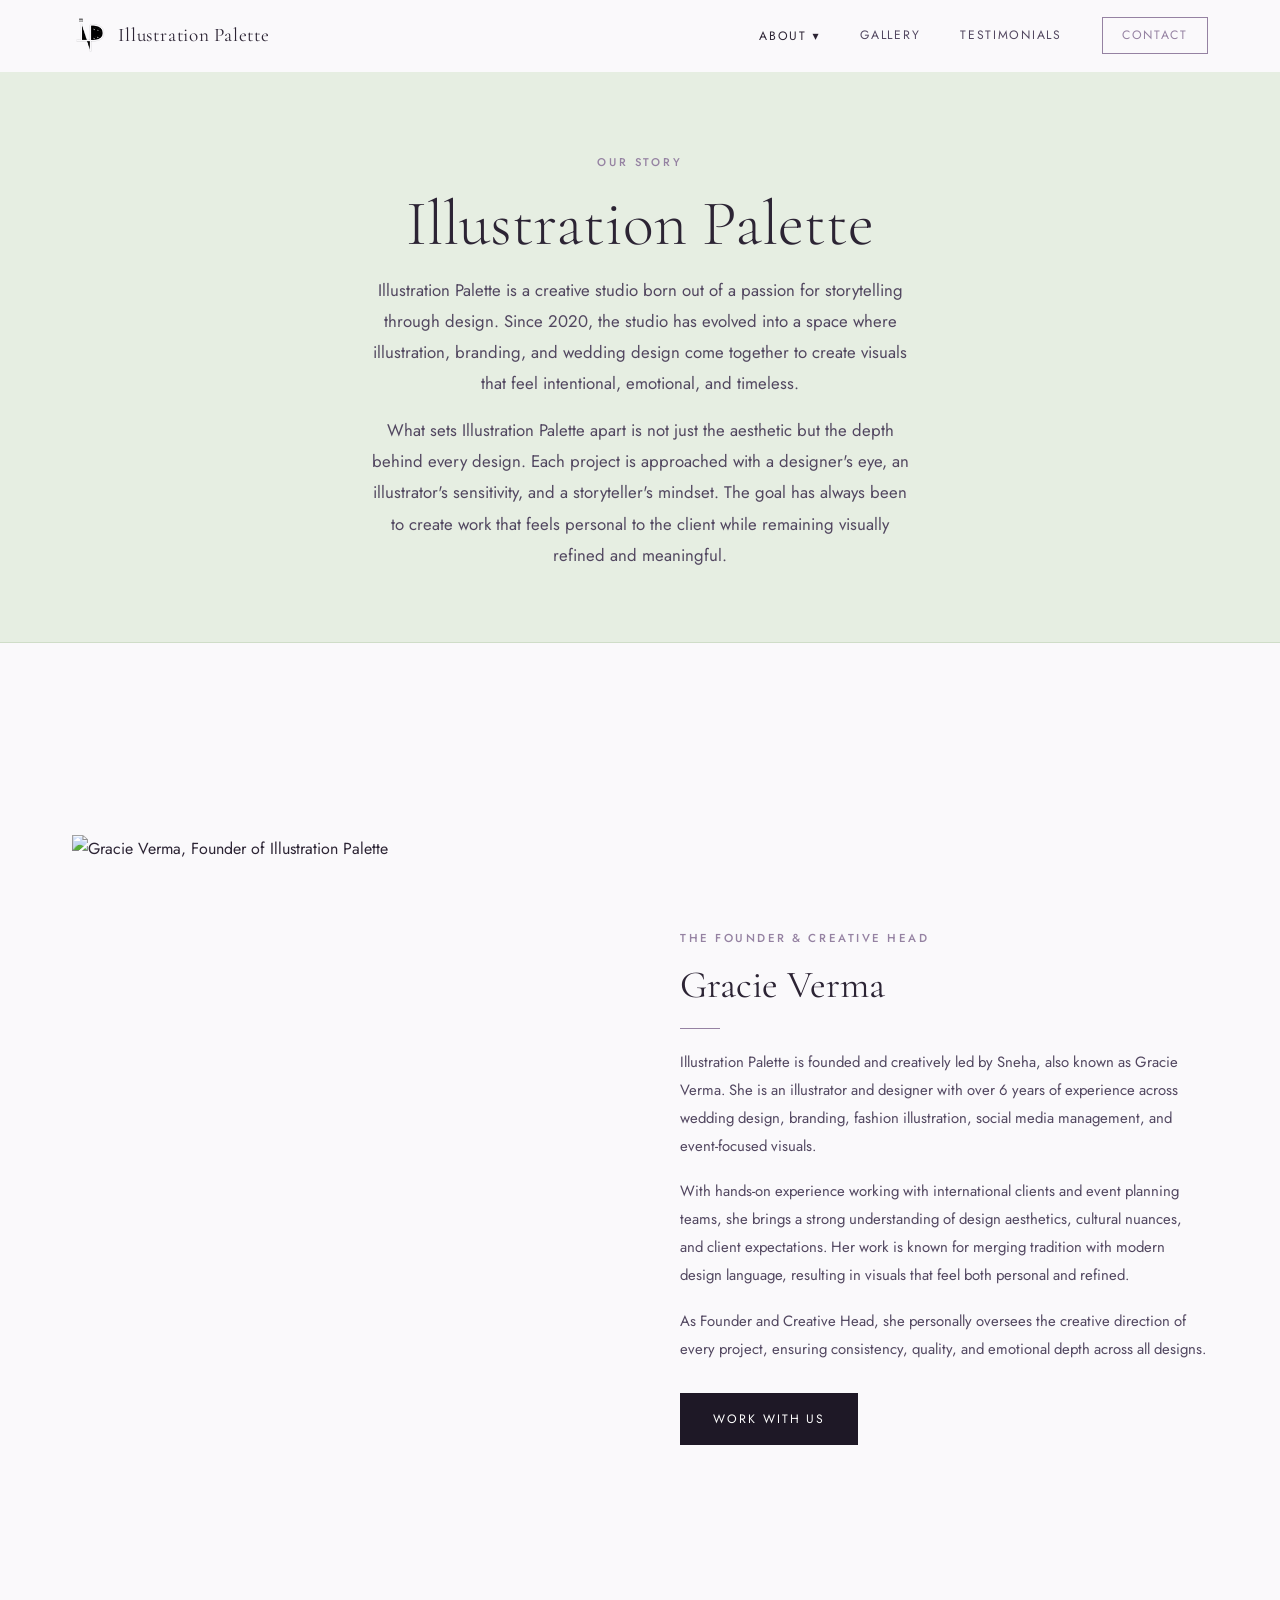
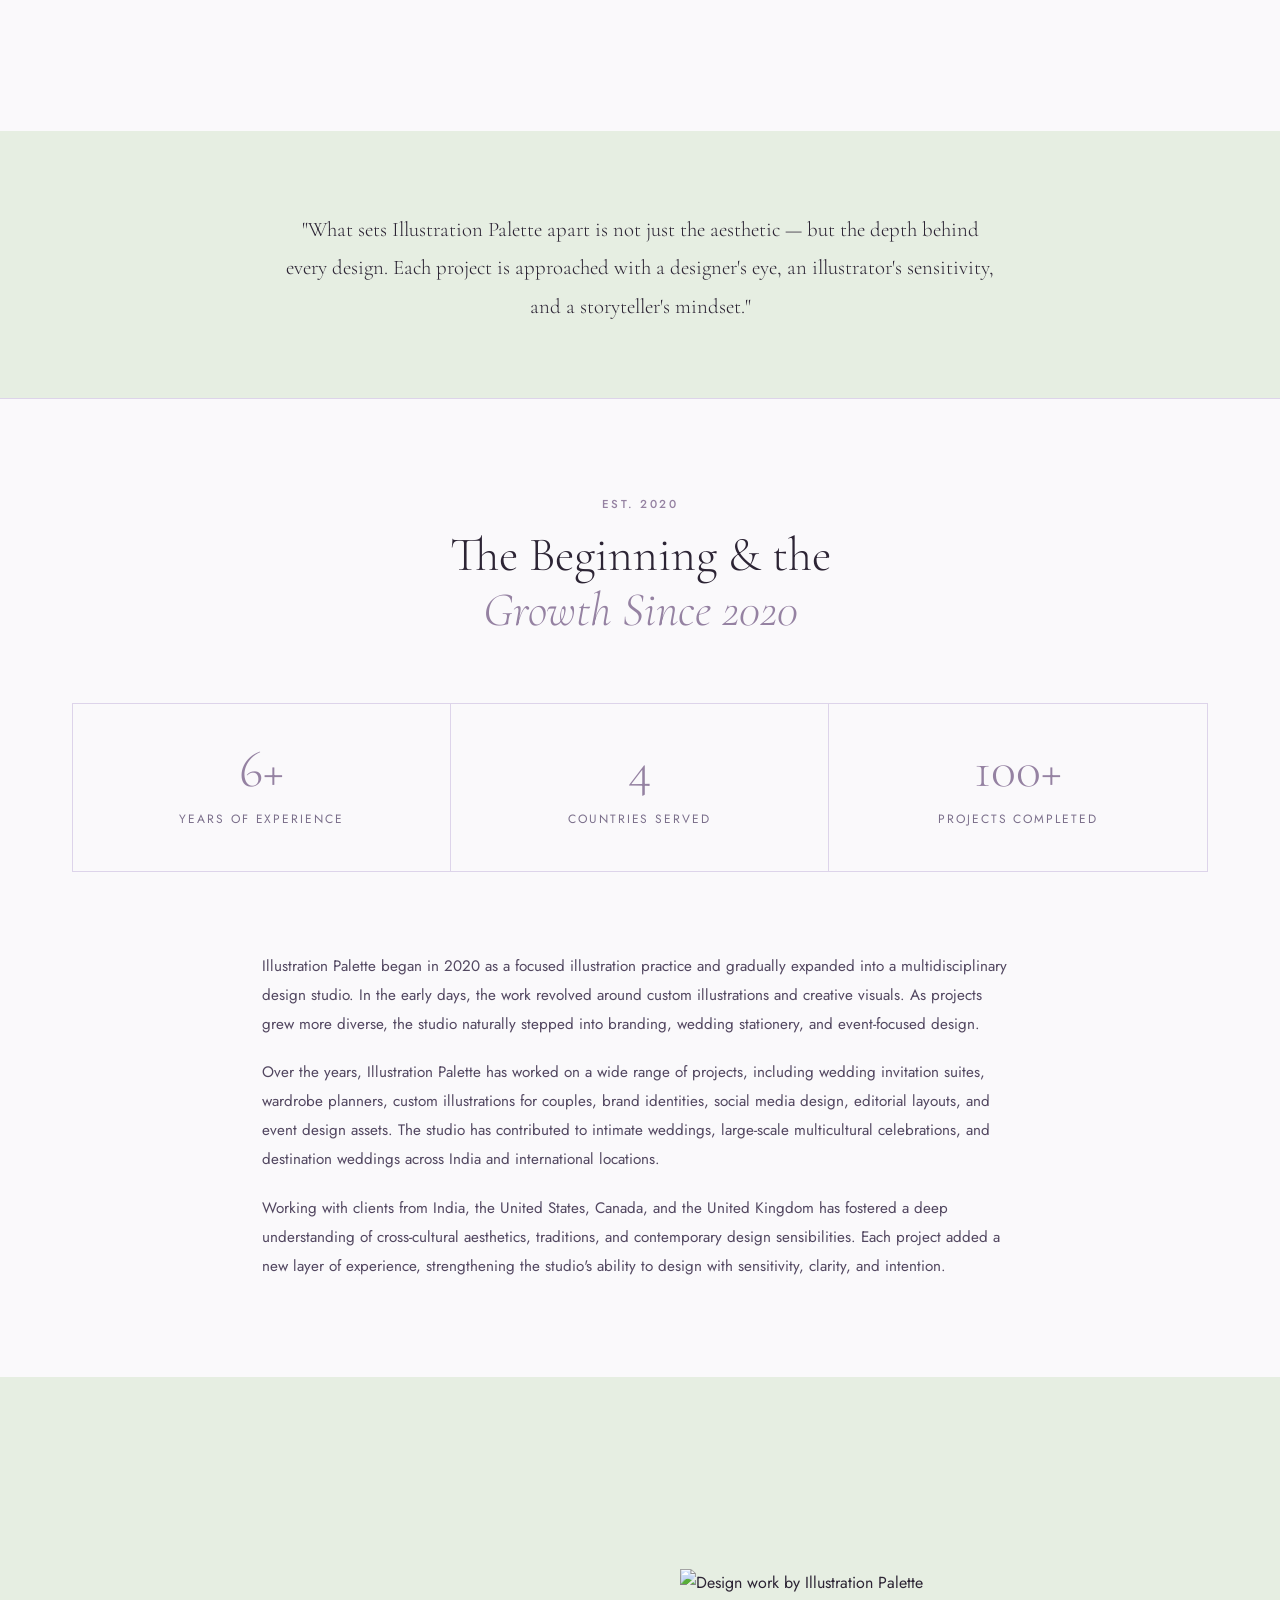
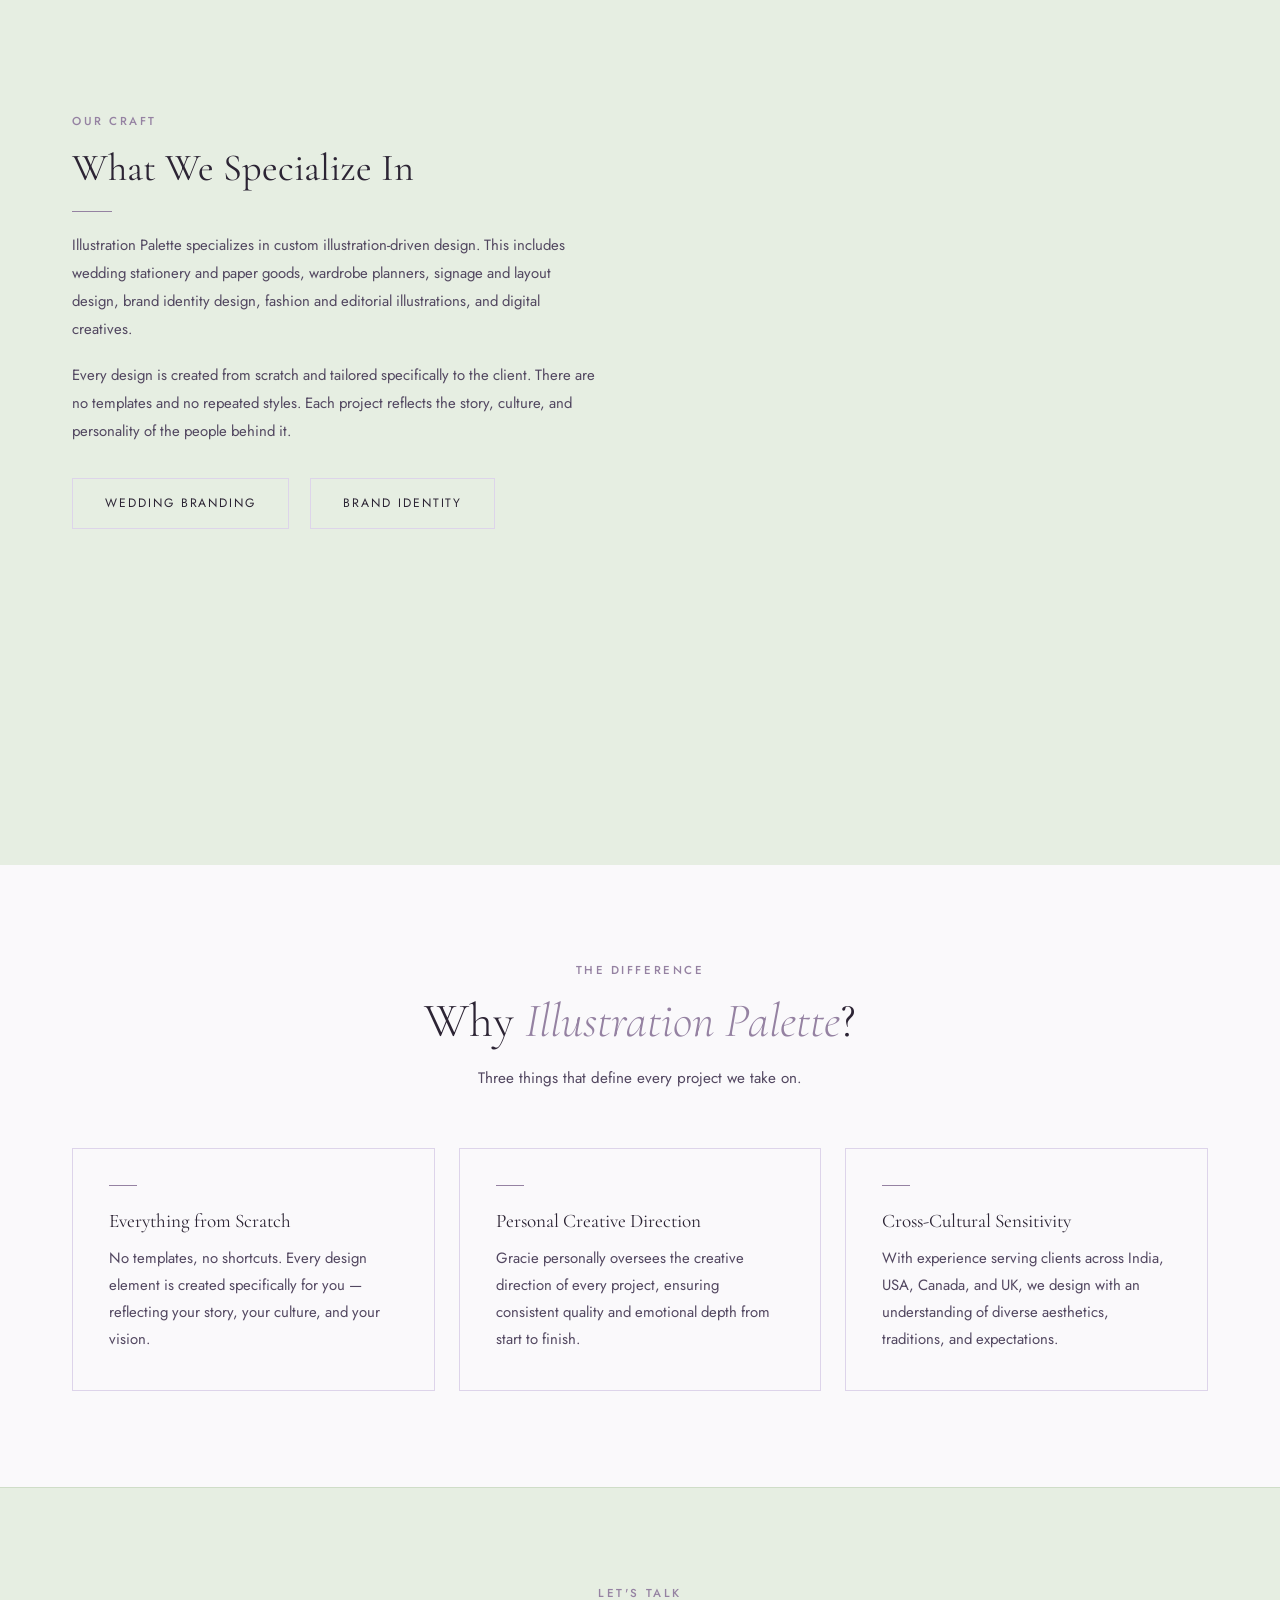
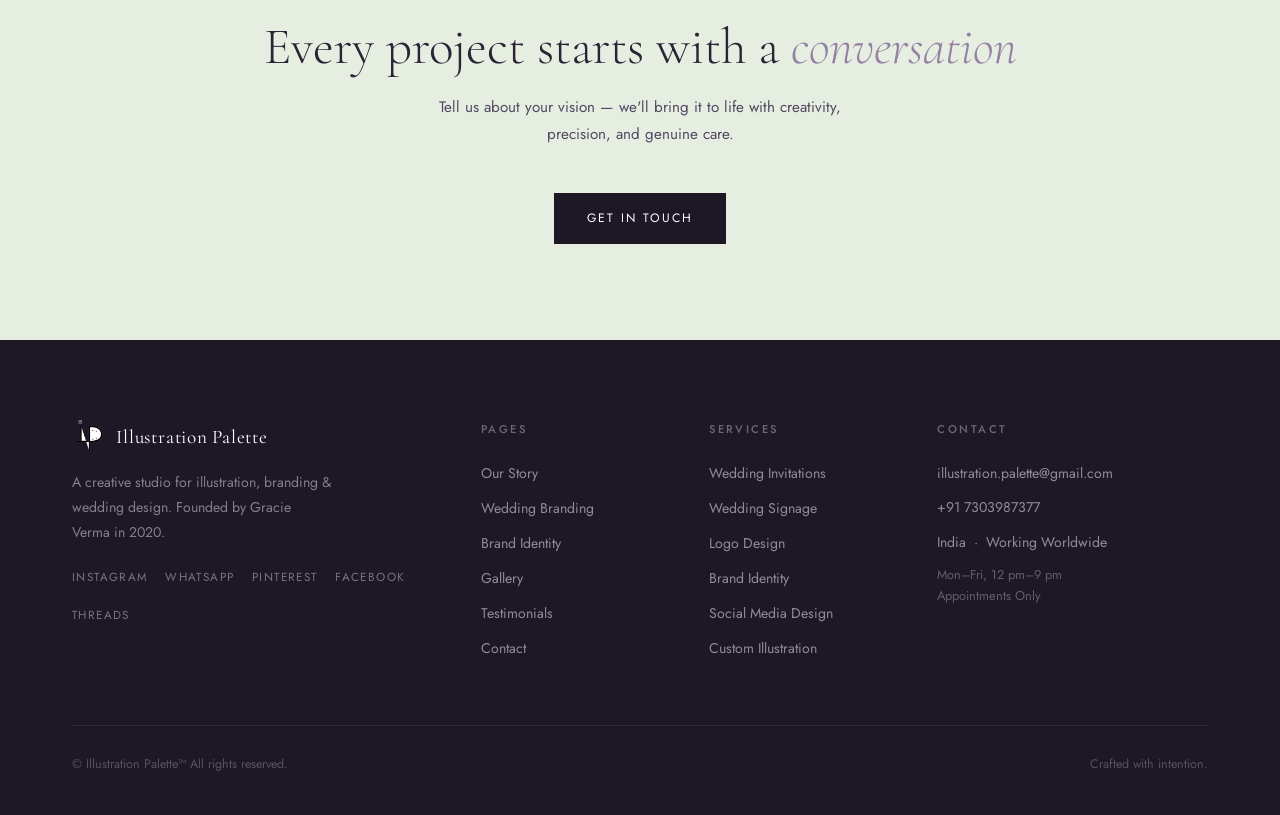
==== commit d0b4edad: "insta-section" ====
--- a/about.html
+++ b/about.html
@@ -54,7 +54,8 @@
   <div class="page-hero">
     <p class="page-hero__label">Our Story</p>
     <h1 class="page-hero__title">Illustration Palette</h1>
-    <p class="page-hero__sub">A creative studio where illustration, branding, and wedding design come together to create visuals that feel intentional, emotional, and timeless.</p>
+    <p class="page-hero__sub">Illustration Palette is a creative studio born out of a passion for storytelling through design. Since 2020, the studio has evolved into a space where illustration, branding, and wedding design come together to create visuals that feel intentional, emotional, and timeless.</p>
+    <p class="page-hero__sub" style="margin-top:1rem">What sets Illustration Palette apart is not just the aesthetic but the depth behind every design. Each project is approached with a designer's eye, an illustrator's sensitivity, and a storyteller's mindset. The goal has always been to create work that feels personal to the client while remaining visually refined and meaningful.</p>
   </div>
 
   <!-- STUDIO INTRO -->
--- a/css/style.css
+++ b/css/style.css
@@ -1318,10 +1318,21 @@
   text-transform: uppercase;
   color: var(--text-light);
 }
-.insta-section__widget {
-  max-width: 960px;
+.insta-section__grid {
+  display: grid;
+  grid-template-columns: repeat(3, 1fr);
+  gap: 1.5rem;
+  max-width: 1000px;
   margin: 0 auto 2rem;
-  min-height: 280px;
+  align-items: start;
+}
+.insta-section__grid .instagram-media {
+  width: 100% !important;
+  min-width: 0 !important;
+  margin: 0 !important;
+}
+@media (max-width: 768px) {
+  .insta-section__grid { grid-template-columns: 1fr; max-width: 480px; }
 }
 .insta-section__cta { margin-top: 0.5rem; }
 
